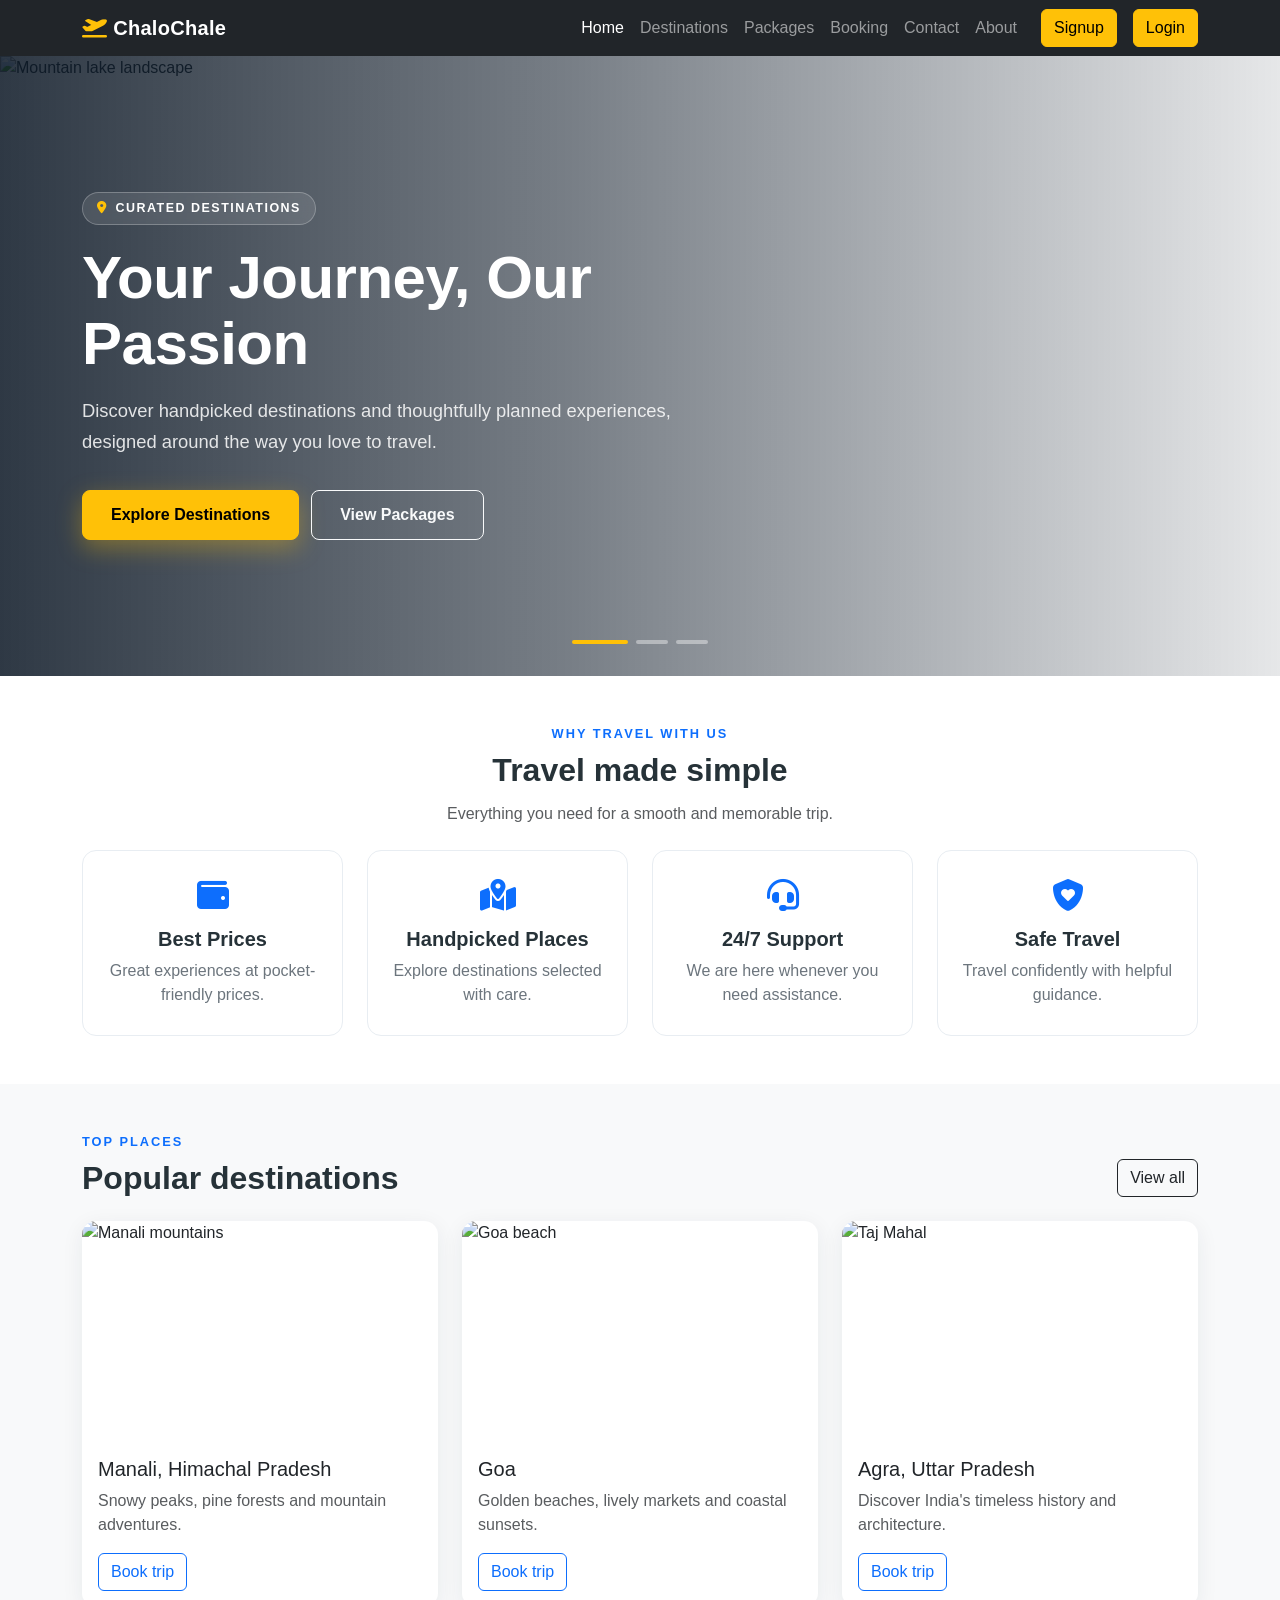
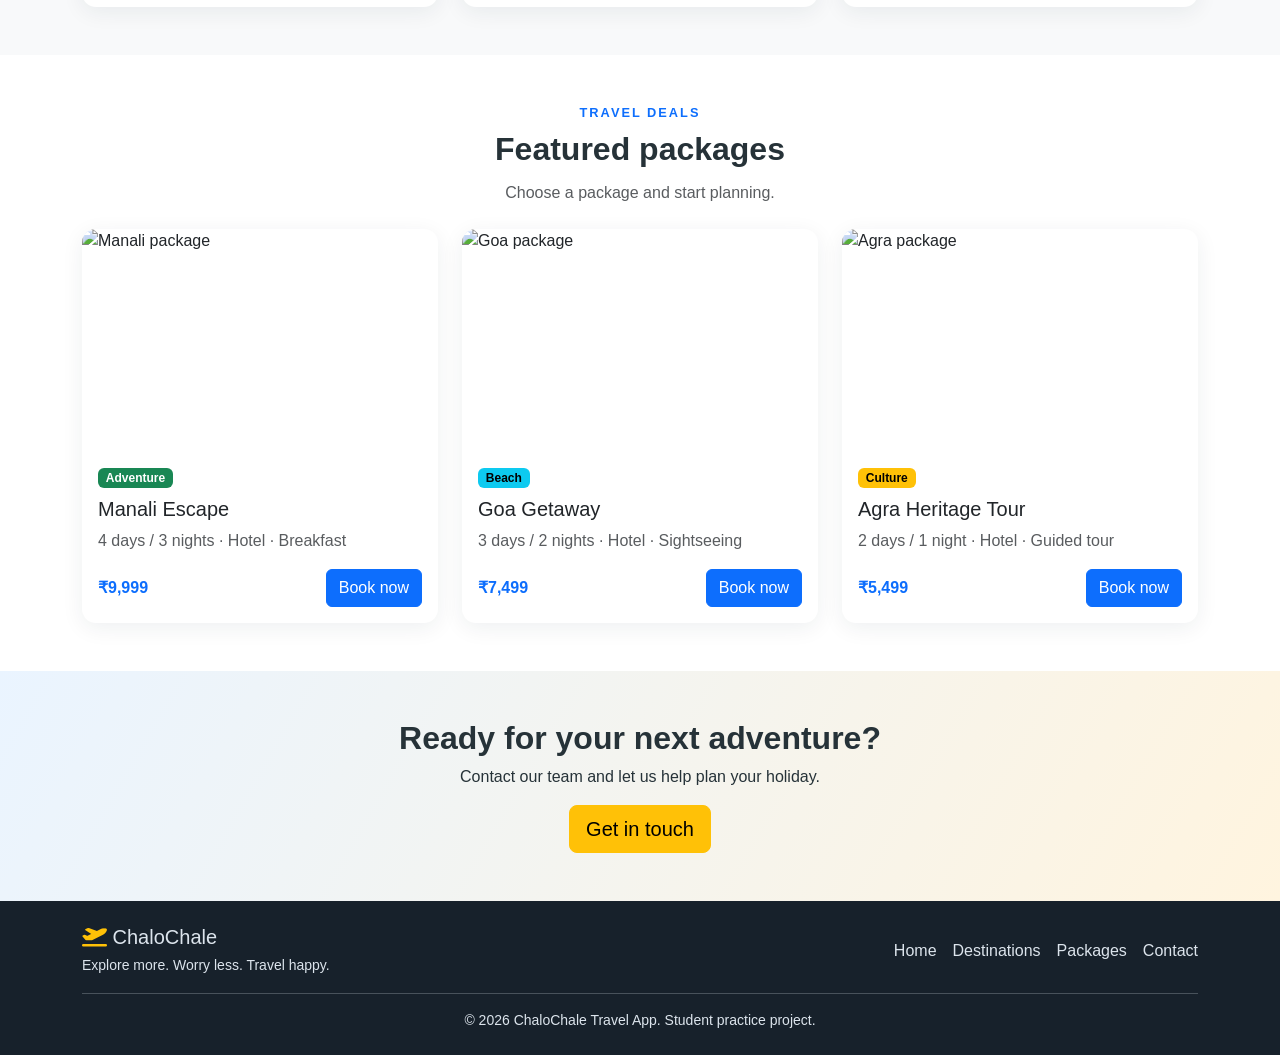
==== index.html @ 60c35c0c "Fix GitHub Pages Folder structure" ====
<!doctype html>
<html lang="en">

<head>
  <meta charset="utf-8">
  <meta name="viewport" content="width=device-width, initial-scale=1">
  <title>ChaloChale | Explore the World</title>
  <link href="https://cdn.jsdelivr.net/npm/bootstrap@5.3.3/dist/css/bootstrap.min.css" rel="stylesheet">
  <link rel="stylesheet" href="https://cdnjs.cloudflare.com/ajax/libs/font-awesome/6.5.2/css/all.min.css">
  <link rel="stylesheet" href="css/style.css">
</head>

<body>
  <nav class="navbar navbar-expand-lg navbar-dark bg-dark sticky-top">
    <div class="container">
      <a class="navbar-brand fw-bold" href="index.html"><i class="fa-solid fa-plane-departure text-warning"></i>
        ChaloChale</a>
      <button class="navbar-toggler" type="button" data-bs-toggle="collapse" data-bs-target="#menu" aria-controls="menu"
        aria-expanded="false" aria-label="Toggle navigation"><span class="navbar-toggler-icon"></span></button>
      <div class="collapse navbar-collapse" id="menu">
        <ul class="navbar-nav ms-auto">
          <li class="nav-item"><a class="nav-link active" href="index.html">Home</a></li>
          <li class="nav-item"><a class="nav-link" href="destinations.html">Destinations</a></li>
          <li class="nav-item"><a class="nav-link" href="packages.html">Packages</a></li>
          <li class="nav-item"><a class="nav-link" href="booking.html">Booking</a></li>
          <li class="nav-item"><a class="nav-link" href="contact.html">Contact</a></li>
          <li class="nav-item"><a class="nav-link" href="about.html">About</a></li>
        </ul>
        <a href="signup.html" class="btn btn-warning ms-lg-3 mt-2 mt-lg-0">Signup</a><a href="login.html"
          class="btn btn-warning ms-lg-3 mt-2 mt-lg-0">Login</a>
      </div>
    </div>
  </nav>

  <header id="travelCarousel" class="carousel slide carousel-fade hero-carousel" data-bs-ride="carousel"
    data-bs-interval="6000">
    <div class="carousel-indicators">
      <button type="button" data-bs-target="#travelCarousel" data-bs-slide-to="0" class="active" aria-current="true"
        aria-label="Slide 1"></button>
      <button type="button" data-bs-target="#travelCarousel" data-bs-slide-to="1" aria-label="Slide 2"></button>
      <button type="button" data-bs-target="#travelCarousel" data-bs-slide-to="2" aria-label="Slide 3"></button>
    </div>
    <div class="carousel-inner">
      <div class="carousel-item active">
        <img src="https://images.unsplash.com/photo-1501785888041-af3ef285b470?auto=format&fit=crop&w=1800&q=85"
          class="d-block w-100 hero-img" alt="Mountain lake landscape">
        <div class="carousel-caption hero-caption">
          <div class="container">
            <span class="hero-eyebrow"><i class="fa-solid fa-location-dot"></i> Curated Destinations</span>
            <h1 class="hero-title">Your Journey, Our Passion</h1>
            <p class="hero-text">Discover handpicked destinations and thoughtfully planned experiences, designed around
              the way you love to travel.</p>
            <div class="hero-actions">
              <a href="destinations.html" class="btn btn-warning btn-lg hero-btn">Explore Destinations</a>
              <a href="packages.html" class="btn btn-outline-light btn-lg hero-btn">View Packages</a>
            </div>
          </div>
        </div>
      </div>
      <div class="carousel-item">
        <img src="https://images.unsplash.com/photo-1516483638261-f4dbaf036963?auto=format&fit=crop&w=1800&q=85"
          class="d-block w-100 hero-img" alt="Colourful coastal village">
        <div class="carousel-caption hero-caption">
          <div class="container">
            <span class="hero-eyebrow"><i class="fa-solid fa-suitcase-rolling"></i> Holiday Packages</span>
            <h2 class="hero-title">Find Your Happy Place</h2>
            <p class="hero-text">All-inclusive holidays with stays, sightseeing and transfers, priced transparently
              for every kind of traveller.</p>
            <div class="hero-actions">
              <a href="packages.html" class="btn btn-warning btn-lg hero-btn">View Packages</a>
              <a href="contact.html" class="btn btn-outline-light btn-lg hero-btn">Talk to an Expert</a>
            </div>
          </div>
        </div>
      </div>
      <div class="carousel-item">
        <img src="https://images.unsplash.com/photo-1464822759023-fed622ff2c3b?auto=format&fit=crop&w=1800&q=85"
          class="d-block w-100 hero-img" alt="Snow-covered mountain peaks">
        <div class="carousel-caption hero-caption">
          <div class="container">
            <span class="hero-eyebrow"><i class="fa-solid fa-mountain-sun"></i> Tailor-made Trips</span>
            <h2 class="hero-title">Make Memories That Last</h2>
            <p class="hero-text">Tell us where you want to go and our travel experts will craft an itinerary that fits
              your dates and budget.</p>
            <div class="hero-actions">
              <button class="btn btn-warning btn-lg hero-btn" data-bs-toggle="modal" data-bs-target="#bookingModal">Plan
                a Trip</button>
              <a href="destinations.html" class="btn btn-outline-light btn-lg hero-btn">Get Inspired</a>
            </div>
          </div>
        </div>
      </div>
    </div>
    <button class="carousel-control-prev" type="button" data-bs-target="#travelCarousel" data-bs-slide="prev"><span
        class="carousel-control-prev-icon"></span><span class="visually-hidden">Previous</span></button>
    <button class="carousel-control-next" type="button" data-bs-target="#travelCarousel" data-bs-slide="next"><span
        class="carousel-control-next-icon"></span><span class="visually-hidden">Next</span></button>
  </header>

  <section class="py-5">
    <div class="container">
      <div class="text-center mb-4">
        <p class="section-tag">WHY TRAVEL WITH US</p>
        <h2 class="section-title">Travel made simple</h2>
        <p class="text-muted">Everything you need for a smooth and memorable trip.</p>
      </div>
      <div class="row g-4 text-center">
        <div class="col-12 col-sm-6 col-lg-3">
          <div class="service-box"><i class="fa-solid fa-wallet"></i>
            <h5>Best Prices</h5>
            <p>Great experiences at pocket-friendly prices.</p>
          </div>
        </div>
        <div class="col-12 col-sm-6 col-lg-3">
          <div class="service-box"><i class="fa-solid fa-map-location-dot"></i>
            <h5>Handpicked Places</h5>
            <p>Explore destinations selected with care.</p>
          </div>
        </div>
        <div class="col-12 col-sm-6 col-lg-3">
          <div class="service-box"><i class="fa-solid fa-headset"></i>
            <h5>24/7 Support</h5>
            <p>We are here whenever you need assistance.</p>
          </div>
        </div>
        <div class="col-12 col-sm-6 col-lg-3">
          <div class="service-box"><i class="fa-solid fa-shield-heart"></i>
            <h5>Safe Travel</h5>
            <p>Travel confidently with helpful guidance.</p>
          </div>
        </div>
      </div>
    </div>
  </section>

  <section class="py-5 bg-light">
    <div class="container">
      <div class="d-flex flex-wrap justify-content-between align-items-end mb-4">
        <div>
          <p class="section-tag">TOP PLACES</p>
          <h2 class="section-title mb-0">Popular destinations</h2>
        </div><a href="destinations.html" class="btn btn-outline-dark mt-3">View all</a>
      </div>
      <div class="row g-4">
        <div class="col-12 col-md-6 col-lg-4">
          <div class="card travel-card h-100"><img
              src="https://images.unsplash.com/photo-1595815771614-ade9d652a65d?auto=format&fit=crop&w=900&q=80"
              class="card-img-top" alt="Manali mountains">
            <div class="card-body">
              <h5 class="card-title">Manali, Himachal Pradesh</h5>
              <p class="card-text text-muted">Snowy peaks, pine forests and mountain adventures.</p><button
                class="btn btn-outline-primary" data-destination="Manali" data-bs-toggle="modal"
                data-bs-target="#bookingModal">Book trip</button>
            </div>
          </div>
        </div>
        <div class="col-12 col-md-6 col-lg-4">
          <div class="card travel-card h-100"><img
              src="https://images.unsplash.com/photo-1512343879784-a960bf40e7f2?auto=format&fit=crop&w=900&q=80"
              class="card-img-top" alt="Goa beach">
            <div class="card-body">
              <h5 class="card-title">Goa</h5>
              <p class="card-text text-muted">Golden beaches, lively markets and coastal sunsets.</p><button
                class="btn btn-outline-primary" data-destination="Goa" data-bs-toggle="modal"
                data-bs-target="#bookingModal">Book trip</button>
            </div>
          </div>
        </div>
        <div class="col-12 col-md-6 col-lg-4">
          <div class="card travel-card h-100"><img
              src="https://images.unsplash.com/photo-1548013146-72479768bada?auto=format&fit=crop&w=900&q=80"
              class="card-img-top" alt="Taj Mahal">
            <div class="card-body">
              <h5 class="card-title">Agra, Uttar Pradesh</h5>
              <p class="card-text text-muted">Discover India's timeless history and architecture.</p><button
                class="btn btn-outline-primary" data-destination="Agra" data-bs-toggle="modal"
                data-bs-target="#bookingModal">Book trip</button>
            </div>
          </div>
        </div>
      </div>
    </div>
  </section>

  <section class="py-5">
    <div class="container">
      <div class="text-center mb-4">
        <p class="section-tag">TRAVEL DEALS</p>
        <h2 class="section-title">Featured packages</h2>
        <p class="text-muted">Choose a package and start planning.</p>
      </div>
      <div class="row g-4">
        <div class="col-12 col-md-6 col-lg-4">
          <div class="card package-card h-100"><img
              src="https://images.unsplash.com/photo-1595815771614-ade9d652a65d?auto=format&fit=crop&w=900&q=80"
              class="card-img-top" alt="Manali package">
            <div class="card-body"><span class="badge text-bg-success">Adventure</span>
              <h5 class="mt-2">Manali Escape</h5>
              <p class="text-muted">4 days / 3 nights · Hotel · Breakfast</p>
              <div class="d-flex justify-content-between align-items-center"><strong
                  class="price">₹9,999</strong><button class="btn btn-primary" data-destination="Manali Escape"
                  data-bs-toggle="modal" data-bs-target="#bookingModal">Book now</button></div>
            </div>
          </div>
        </div>
        <div class="col-12 col-md-6 col-lg-4">
          <div class="card package-card h-100"><img
              src="https://images.unsplash.com/photo-1512343879784-a960bf40e7f2?auto=format&fit=crop&w=900&q=80"
              class="card-img-top" alt="Goa package">
            <div class="card-body"><span class="badge text-bg-info">Beach</span>
              <h5 class="mt-2">Goa Getaway</h5>
              <p class="text-muted">3 days / 2 nights · Hotel · Sightseeing</p>
              <div class="d-flex justify-content-between align-items-center"><strong
                  class="price">₹7,499</strong><button class="btn btn-primary" data-destination="Goa Getaway"
                  data-bs-toggle="modal" data-bs-target="#bookingModal">Book now</button></div>
            </div>
          </div>
        </div>
        <div class="col-12 col-md-6 col-lg-4">
          <div class="card package-card h-100"><img
              src="https://images.unsplash.com/photo-1548013146-72479768bada?auto=format&fit=crop&w=900&q=80"
              class="card-img-top" alt="Agra package">
            <div class="card-body"><span class="badge text-bg-warning">Culture</span>
              <h5 class="mt-2">Agra Heritage Tour</h5>
              <p class="text-muted">2 days / 1 night · Hotel · Guided tour</p>
              <div class="d-flex justify-content-between align-items-center"><strong
                  class="price">₹5,499</strong><button class="btn btn-primary" data-destination="Agra Heritage Tour"
                  data-bs-toggle="modal" data-bs-target="#bookingModal">Book now</button></div>
            </div>
          </div>
        </div>
      </div>
    </div>
  </section>

  <section class="newsletter py-5">
    <div class="container text-center">
      <h2 class="fw-bold">Ready for your next adventure?</h2>
      <p>Contact our team and let us help plan your holiday.</p><a href="contact.html"
        class="btn btn-warning btn-lg">Get in touch</a>
    </div>
  </section>

  <footer class="footer py-4">
    <div class="container">
      <div class="row g-3 align-items-center">
        <div class="col-md-6">
          <h5 class="mb-1"><i class="fa-solid fa-plane-departure text-warning"></i> ChaloChale</h5><small>Explore more.
            Worry less. Travel happy.</small>
        </div>
        <div class="col-md-6 text-md-end"><a href="index.html">Home</a><a href="destinations.html">Destinations</a><a
            href="packages.html">Packages</a><a href="contact.html">Contact</a></div>
      </div>
      <hr>
      <p class="text-center small mb-0">© 2026 ChaloChale Travel App. Student practice project.</p>
    </div>
  </footer>

  <div class="modal fade" id="bookingModal" tabindex="-1" aria-labelledby="bookingModalLabel" aria-hidden="true">
    <div class="modal-dialog modal-dialog-centered">
      <div class="modal-content">
        <div class="modal-header">
          <h5 class="modal-title" id="bookingModalLabel">Plan your trip</h5><button type="button" class="btn-close"
            data-bs-dismiss="modal" aria-label="Close"></button>
        </div>
        <div class="modal-body">
          <form id="bookingForm">
            <div class="mb-3"><label for="fullName" class="form-label">Full name</label><input type="text"
                class="form-control" id="fullName" required></div>
            <div class="mb-3"><label for="email" class="form-label">Email address</label><input type="email"
                class="form-control" id="email" required></div>
            <div class="mb-3"><label for="destination" class="form-label">Destination / package</label><input
                type="text" class="form-control" id="destination" placeholder="Where would you like to go?" required>
            </div>
            <div class="row">
              <div class="col-6 mb-3"><label for="travelDate" class="form-label">Travel date</label><input type="date"
                  class="form-control" id="travelDate" required></div>
              <div class="col-6 mb-3"><label for="travellers" class="form-label">Travellers</label><input type="number"
                  class="form-control" id="travellers" min="1" value="1" required></div>
            </div>
            <button type="submit" class="btn btn-primary w-100">Submit booking request</button>
          </form>
          <div id="bookingMessage" class="alert alert-success mt-3 d-none" role="alert">Thank you! Your demo booking
            request has been received.</div>
        </div>
      </div>
    </div>
  </div>
  <script src="https://cdn.jsdelivr.net/npm/bootstrap@5.3.3/dist/js/bootstrap.bundle.min.js"></script>
  <script src="js/script.js"></script>
</body>

</html>
---- css/style.css ----
/* ChaloChale custom styles */
:root { --brand: #0d6efd; --dark: #17212b; }
body { font-family: Arial, Helvetica, sans-serif; color: #263238; }
.navbar-brand { letter-spacing: .3px; }
.hero-carousel .carousel-item { position: relative; overflow: hidden; }
.hero-carousel .carousel-item::after { content: ""; position: absolute; inset: 0; background: linear-gradient(90deg, rgba(10, 22, 36, .85) 0%, rgba(10, 22, 36, .55) 45%, rgba(10, 22, 36, .1) 100%); }
.hero-img { height: 620px; object-fit: cover; transform: scale(1.06); transition: transform 7s ease-out; }
.hero-carousel .carousel-item.active .hero-img { transform: scale(1); }
.hero-caption { inset: 0; z-index: 2; display: flex; align-items: center; padding: 0; text-align: left; }
.hero-caption .container { max-width: 1140px; }
.hero-caption .container > * { max-width: 600px; }
.hero-eyebrow { display: inline-flex; align-items: center; gap: 8px; padding: 6px 14px; margin-bottom: 20px; border: 1px solid rgba(255, 255, 255, .25); border-radius: 50px; background: rgba(255, 255, 255, .1); backdrop-filter: blur(6px); font-size: .78rem; font-weight: 600; letter-spacing: 1.5px; text-transform: uppercase; }
.hero-eyebrow i { color: #ffc107; }
.hero-title { font-size: clamp(2.2rem, 5vw, 3.75rem); font-weight: 800; line-height: 1.1; letter-spacing: -.5px; margin-bottom: 18px; }
.hero-text { font-size: 1.15rem; line-height: 1.7; color: rgba(255, 255, 255, .85); margin-bottom: 32px; }
.hero-actions { display: flex; flex-wrap: wrap; gap: 12px; }
.hero-btn { padding: 12px 28px; font-size: 1rem; font-weight: 600; border-radius: 8px; }
.hero-btn.btn-warning { box-shadow: 0 8px 24px rgba(255, 193, 7, .35); }
.hero-carousel .carousel-item.active .hero-caption .container > * { animation: heroFadeUp .8s ease both; }
.hero-carousel .carousel-item.active .hero-title { animation-delay: .1s !important; }
.hero-carousel .carousel-item.active .hero-text { animation-delay: .2s !important; }
.hero-carousel .carousel-item.active .hero-actions { animation-delay: .3s !important; }
@keyframes heroFadeUp { from { opacity: 0; transform: translateY(20px); } to { opacity: 1; transform: translateY(0); } }
.hero-carousel .carousel-indicators { z-index: 3; margin-bottom: 2rem; }
.hero-carousel .carousel-indicators [data-bs-target] { width: 32px; height: 4px; margin: 0 4px; border: 0; border-radius: 4px; background-color: #fff; opacity: .4; transition: width .3s, opacity .3s; }
.hero-carousel .carousel-indicators .active { width: 56px; opacity: 1; background-color: #ffc107; }
.hero-carousel .carousel-control-prev, .hero-carousel .carousel-control-next { z-index: 3; width: 48px; height: 48px; top: 50%; transform: translateY(-50%); margin: 0 24px; border: 1px solid rgba(255, 255, 255, .3); border-radius: 50%; background: rgba(255, 255, 255, .1); backdrop-filter: blur(6px); opacity: 0; transition: opacity .3s, background .3s; }
.hero-carousel:hover .carousel-control-prev, .hero-carousel:hover .carousel-control-next { opacity: 1; }
.hero-carousel .carousel-control-prev:hover, .hero-carousel .carousel-control-next:hover { background: rgba(255, 255, 255, .25); }
.hero-carousel .carousel-control-prev-icon, .hero-carousel .carousel-control-next-icon { width: 1.1rem; height: 1.1rem; }
@media (prefers-reduced-motion: reduce) { .hero-img { transition: none; transform: none; } .hero-carousel .carousel-item.active .hero-caption .container > * { animation: none; } }
.section-tag { color: var(--brand); font-size: .8rem; font-weight: 700; letter-spacing: 2px; margin-bottom: .5rem; }
.section-title { font-weight: 750; margin-bottom: .75rem; }
.service-box { height: 100%; padding: 28px 18px; border: 1px solid #e8edf2; border-radius: 14px; background: #fff; transition: transform .2s, box-shadow .2s; }
.service-box:hover { transform: translateY(-5px); box-shadow: 0 10px 25px #15253614; }
.service-box i { font-size: 2rem; color: var(--brand); margin-bottom: 16px; }
.service-box h5 { font-weight: 700; }
.service-box p { color: #6c757d; margin-bottom: 0; }
.travel-card, .package-card { border: 0; border-radius: 14px; overflow: hidden; box-shadow: 0 5px 22px #15253612; transition: transform .2s; }
.travel-card:hover, .package-card:hover { transform: translateY(-5px); }
.travel-card img, .package-card img { height: 220px; object-fit: cover; }
.price { color: #0d6efd; font-weight: 800; }
.newsletter { background: linear-gradient(120deg, #eaf4ff, #fff4df); }
.footer { background: var(--dark); color: #dce4ec; }
.footer a { color: #dce4ec; text-decoration: none; margin-left: 16px; }
.footer a:hover { color: #ffc107; }
.page-banner { padding: 75px 0; color: white; background: linear-gradient(100deg, #0b3d67dd, #0b3d6788), url("https://images.unsplash.com/photo-1469474968028-56623f02e42e?auto=format&fit=crop&w=1800&q=80") center/cover; }
.page-banner h1 { font-weight: 800; }
.page-banner p { margin-bottom: 0; font-size: 1.1rem; }
@media (max-width: 767.98px) {
  .hero-img { height: 520px; }
  .hero-carousel .carousel-item::after { background: linear-gradient(180deg, rgba(10, 22, 36, .45) 0%, rgba(10, 22, 36, .85) 100%); }
  .hero-caption { align-items: flex-end; padding-bottom: 64px; }
  .hero-text { font-size: .98rem; margin-bottom: 24px; }
  .hero-btn { padding: 10px 20px; font-size: .95rem; }
  .hero-carousel .carousel-control-prev, .hero-carousel .carousel-control-next { display: none; }
  .footer a { display: inline-block; margin: 8px; }
}
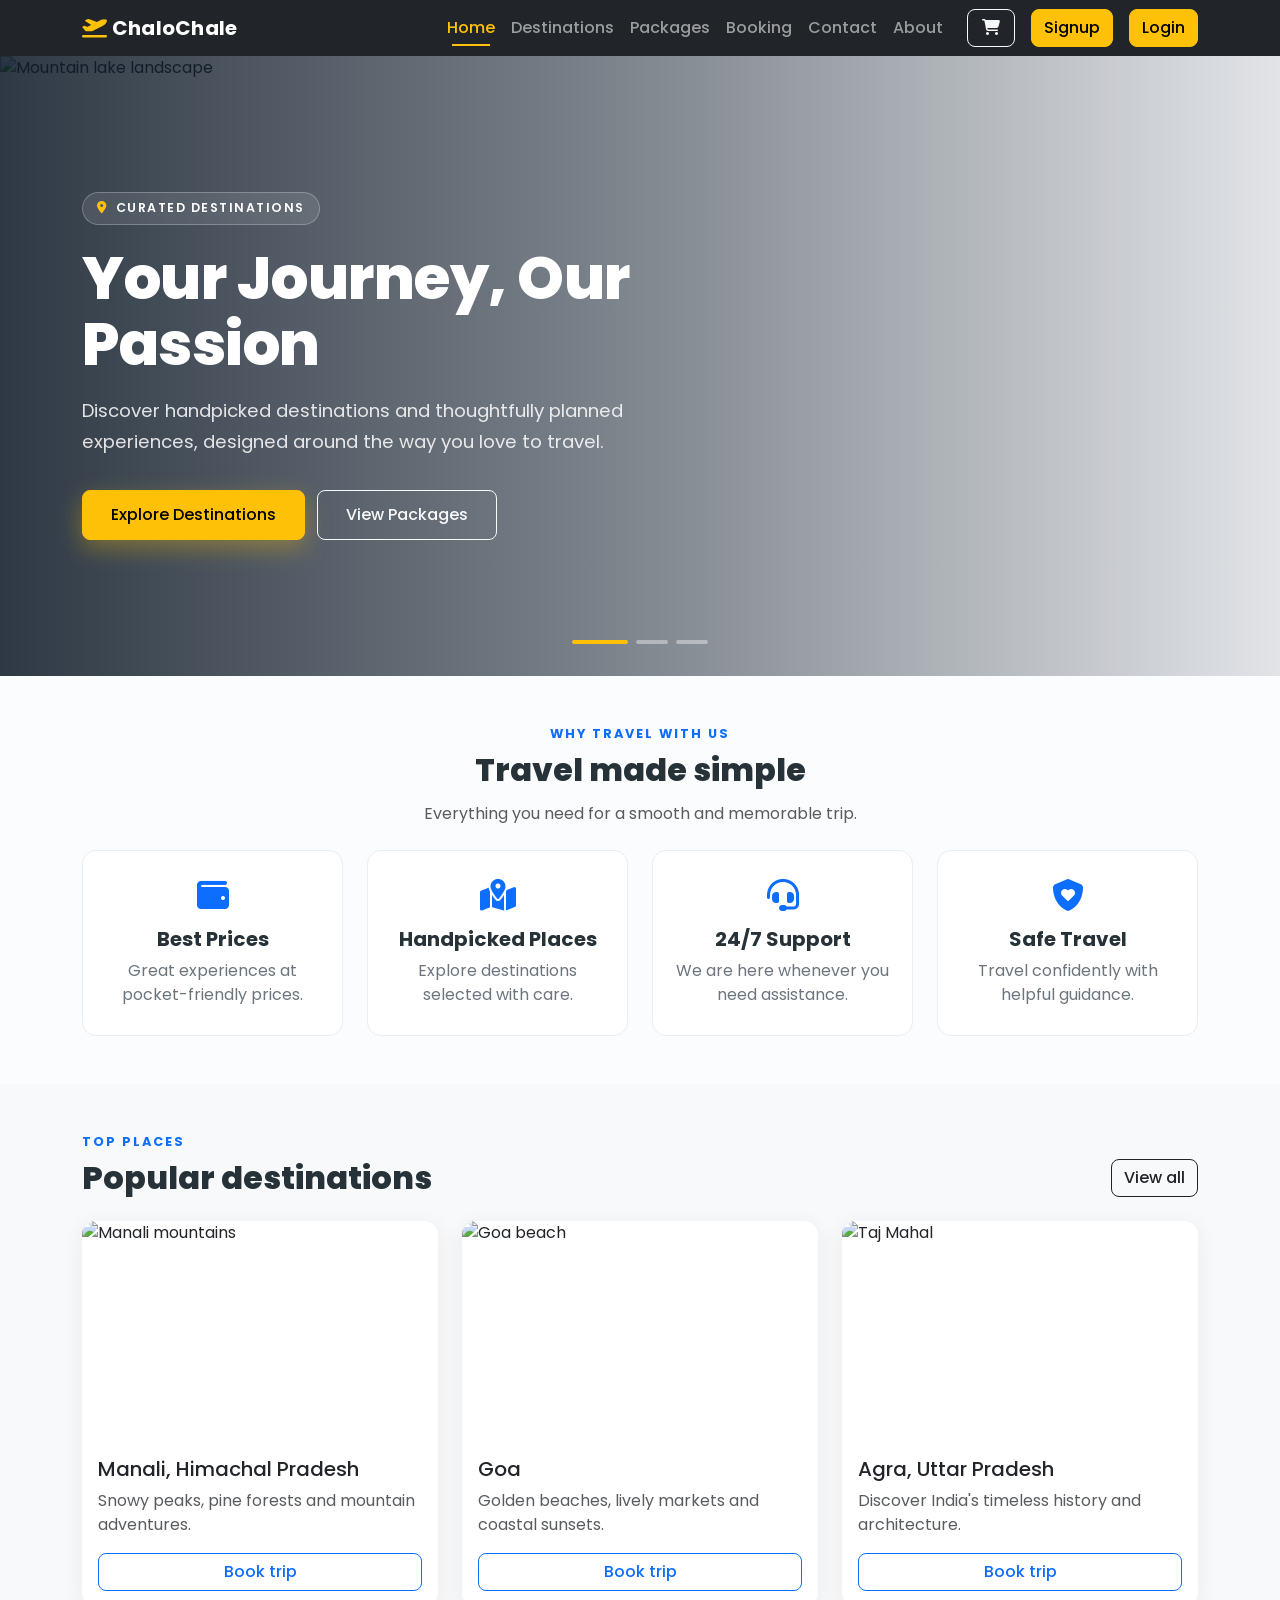
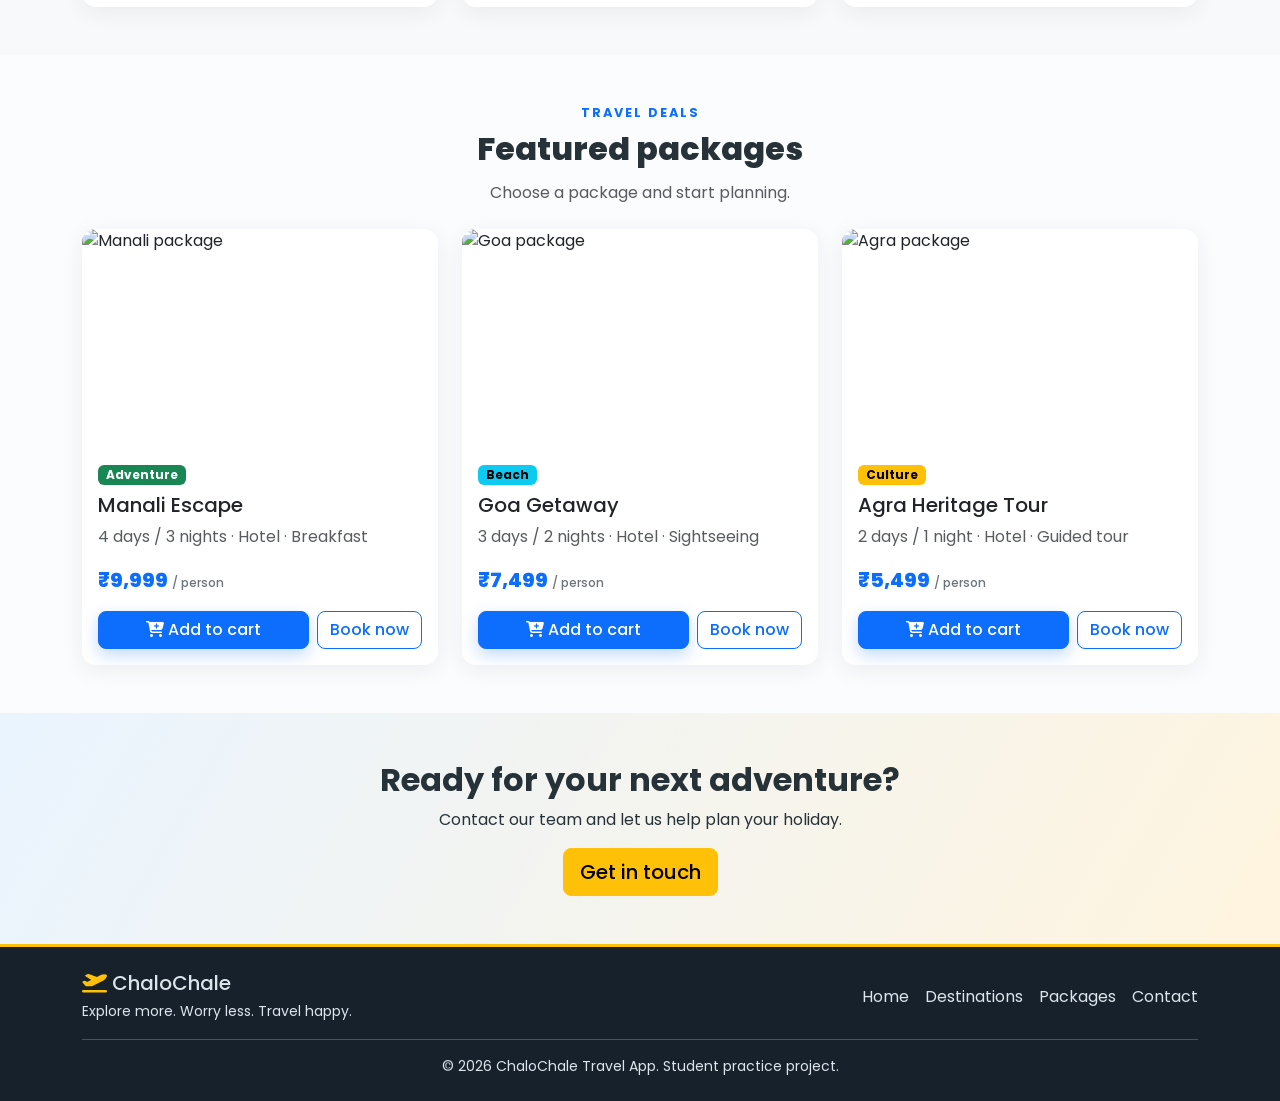
==== commit 59ea1f1e: "Add working cart and polish UI styles/JS Co-Authored-By: Devin AI <158243242+devin-ai-integration[bo" ====
--- a/index.html
+++ b/index.html
@@ -194,12 +194,13 @@
           <div class="card package-card h-100"><img
               src="https://images.unsplash.com/photo-1595815771614-ade9d652a65d?auto=format&fit=crop&w=900&q=80"
               class="card-img-top" alt="Manali package">
-            <div class="card-body"><span class="badge text-bg-success">Adventure</span>
+            <div class="card-body d-flex flex-column"><span class="align-self-start badge text-bg-success">Adventure</span>
               <h5 class="mt-2">Manali Escape</h5>
-              <p class="text-muted">4 days / 3 nights · Hotel · Breakfast</p>
-              <div class="d-flex justify-content-between align-items-center"><strong
-                  class="price">₹9,999</strong><button class="btn btn-primary" data-destination="Manali Escape"
-                  data-bs-toggle="modal" data-bs-target="#bookingModal">Book now</button></div>
+              <p class="text-muted mb-0">4 days / 3 nights · Hotel · Breakfast</p>
+              <div class="mt-auto pt-3"><strong class="price fs-5">₹9,999 <small>/ person</small></strong></div>
+              <div class="d-flex gap-2 mt-3"><button type="button" class="btn btn-primary flex-fill add-to-cart" data-id="manali-escape"
+                  data-name="Manali Escape" data-price="9999" data-img="https://images.unsplash.com/photo-1595815771614-ade9d652a65d?auto=format&fit=crop&w=900&q=80"><i class="fa-solid fa-cart-plus"></i> Add to cart</button><button
+                  class="btn btn-outline-primary" data-destination="Manali Escape" data-bs-toggle="modal" data-bs-target="#bookingModal">Book now</button></div>
             </div>
           </div>
         </div>
@@ -207,12 +208,13 @@
           <div class="card package-card h-100"><img
               src="https://images.unsplash.com/photo-1512343879784-a960bf40e7f2?auto=format&fit=crop&w=900&q=80"
               class="card-img-top" alt="Goa package">
-            <div class="card-body"><span class="badge text-bg-info">Beach</span>
+            <div class="card-body d-flex flex-column"><span class="align-self-start badge text-bg-info">Beach</span>
               <h5 class="mt-2">Goa Getaway</h5>
-              <p class="text-muted">3 days / 2 nights · Hotel · Sightseeing</p>
-              <div class="d-flex justify-content-between align-items-center"><strong
-                  class="price">₹7,499</strong><button class="btn btn-primary" data-destination="Goa Getaway"
-                  data-bs-toggle="modal" data-bs-target="#bookingModal">Book now</button></div>
+              <p class="text-muted mb-0">3 days / 2 nights · Hotel · Sightseeing</p>
+              <div class="mt-auto pt-3"><strong class="price fs-5">₹7,499 <small>/ person</small></strong></div>
+              <div class="d-flex gap-2 mt-3"><button type="button" class="btn btn-primary flex-fill add-to-cart" data-id="goa-getaway"
+                  data-name="Goa Getaway" data-price="7499" data-img="https://images.unsplash.com/photo-1512343879784-a960bf40e7f2?auto=format&fit=crop&w=900&q=80"><i class="fa-solid fa-cart-plus"></i> Add to cart</button><button
+                  class="btn btn-outline-primary" data-destination="Goa Getaway" data-bs-toggle="modal" data-bs-target="#bookingModal">Book now</button></div>
             </div>
           </div>
         </div>
@@ -220,12 +222,13 @@
           <div class="card package-card h-100"><img
               src="https://images.unsplash.com/photo-1548013146-72479768bada?auto=format&fit=crop&w=900&q=80"
               class="card-img-top" alt="Agra package">
-            <div class="card-body"><span class="badge text-bg-warning">Culture</span>
+            <div class="card-body d-flex flex-column"><span class="align-self-start badge text-bg-warning">Culture</span>
               <h5 class="mt-2">Agra Heritage Tour</h5>
-              <p class="text-muted">2 days / 1 night · Hotel · Guided tour</p>
-              <div class="d-flex justify-content-between align-items-center"><strong
-                  class="price">₹5,499</strong><button class="btn btn-primary" data-destination="Agra Heritage Tour"
-                  data-bs-toggle="modal" data-bs-target="#bookingModal">Book now</button></div>
+              <p class="text-muted mb-0">2 days / 1 night · Hotel · Guided tour</p>
+              <div class="mt-auto pt-3"><strong class="price fs-5">₹5,499 <small>/ person</small></strong></div>
+              <div class="d-flex gap-2 mt-3"><button type="button" class="btn btn-primary flex-fill add-to-cart" data-id="agra-heritage-tour"
+                  data-name="Agra Heritage Tour" data-price="5499" data-img="https://images.unsplash.com/photo-1548013146-72479768bada?auto=format&fit=crop&w=900&q=80"><i class="fa-solid fa-cart-plus"></i> Add to cart</button><button
+                  class="btn btn-outline-primary" data-destination="Agra Heritage Tour" data-bs-toggle="modal" data-bs-target="#bookingModal">Book now</button></div>
             </div>
           </div>
         </div>
--- a/css/style.css
+++ b/css/style.css
@@ -1,6 +1,7 @@
 /* ChaloChale custom styles */
+@import url("https://fonts.googleapis.com/css2?family=Poppins:wght@400;500;600;700;800&display=swap");
 :root { --brand: #0d6efd; --dark: #17212b; }
-body { font-family: Arial, Helvetica, sans-serif; color: #263238; }
+body { font-family: "Poppins", Arial, Helvetica, sans-serif; color: #263238; background: #fbfcfe; }
 .navbar-brand { letter-spacing: .3px; }
 .hero-carousel .carousel-item { position: relative; overflow: hidden; }
 .hero-carousel .carousel-item::after { content: ""; position: absolute; inset: 0; background: linear-gradient(90deg, rgba(10, 22, 36, .85) 0%, rgba(10, 22, 36, .55) 45%, rgba(10, 22, 36, .1) 100%); }
@@ -56,3 +57,61 @@
   .hero-carousel .carousel-control-prev, .hero-carousel .carousel-control-next { display: none; }
   .footer a { display: inline-block; margin: 8px; }
 }
+
+/* ---------- Navbar ---------- */
+.navbar { transition: box-shadow .3s, background-color .3s; }
+.navbar.scrolled { box-shadow: 0 6px 20px rgba(0, 0, 0, .25); }
+.navbar .nav-link { position: relative; font-weight: 500; }
+.navbar .nav-link::after { content: ""; position: absolute; left: 50%; bottom: 2px; width: 0; height: 2px; background: #ffc107; transition: width .25s, left .25s; }
+.navbar .nav-link:hover::after, .navbar .nav-link.active::after { left: 20%; width: 60%; }
+.navbar .nav-link.active { color: #ffc107 !important; }
+
+/* ---------- Buttons ---------- */
+.btn { font-weight: 500; border-radius: 8px; transition: transform .15s, box-shadow .2s, background-color .2s; }
+.btn:active { transform: scale(.97); }
+.btn-primary { box-shadow: 0 6px 16px rgba(13, 110, 253, .25); }
+.add-to-cart.added { background: #198754; border-color: #198754; color: #fff; }
+
+/* ---------- Cards ---------- */
+.travel-card, .package-card { transition: transform .25s, box-shadow .25s; }
+.travel-card:hover, .package-card:hover { box-shadow: 0 16px 36px #15253624; }
+.travel-card .img-wrap, .package-card .img-wrap { position: relative; overflow: hidden; }
+.travel-card .img-wrap img, .package-card .img-wrap img { width: 100%; transition: transform .5s; }
+.travel-card:hover .img-wrap img, .package-card:hover .img-wrap img { transform: scale(1.07); }
+.card-tag { position: absolute; top: 12px; left: 12px; }
+.card-rating { position: absolute; top: 12px; right: 12px; padding: 4px 10px; border-radius: 50px; background: rgba(255, 255, 255, .92); font-size: .8rem; font-weight: 600; }
+.card-rating i { color: #ffc107; }
+.package-card .card-body, .travel-card .card-body { display: flex; flex-direction: column; }
+.package-meta { display: flex; flex-wrap: wrap; gap: 12px; color: #6c757d; font-size: .88rem; margin-bottom: 1rem; }
+.package-meta i { color: var(--brand); margin-right: 4px; }
+.price small { font-size: .75rem; font-weight: 500; color: #6c757d; }
+
+/* ---------- Cart ---------- */
+.cart-btn { padding-left: 14px; padding-right: 14px; }
+.cart-count { position: absolute; top: -6px; right: -8px; font-size: .7rem; }
+.cart-btn.bump { animation: cartBump .45s ease; }
+@keyframes cartBump { 0%, 100% { transform: scale(1); } 40% { transform: scale(1.18); } }
+.cart-drawer { width: 380px !important; max-width: 100%; }
+.cart-item { display: flex; gap: 12px; padding: 14px 0; border-bottom: 1px solid #eef1f5; }
+.cart-item img { width: 72px; height: 72px; object-fit: cover; border-radius: 10px; flex-shrink: 0; }
+.cart-item h6 { font-weight: 600; }
+.qty-control { display: inline-flex; align-items: center; border: 1px solid #dee2e6; border-radius: 8px; overflow: hidden; }
+.qty-control button { width: 30px; height: 30px; border: 0; background: #f4f6f9; font-weight: 700; }
+.qty-control button:hover { background: #e2e8f0; }
+.qty-control span { min-width: 32px; text-align: center; font-weight: 600; }
+.cart-empty { padding: 60px 10px; }
+.cart-empty i { font-size: 3rem; color: #cfd8e3; }
+#cartSummary { padding: 18px 20px; border: 1px dashed #b6d4fe; border-radius: 12px; background: #f3f8ff; margin-bottom: 1.5rem; }
+
+/* ---------- Forms ---------- */
+.form-control:focus { border-color: #86b7fe; box-shadow: 0 0 0 .2rem rgba(13, 110, 253, .15); }
+main .card.shadow-sm { border: 0; border-radius: 16px; box-shadow: 0 10px 30px #1525361a !important; }
+
+/* ---------- Footer & misc ---------- */
+.footer { border-top: 3px solid #ffc107; }
+.back-to-top { position: fixed; right: 20px; bottom: 20px; z-index: 1040; width: 44px; height: 44px; border: 0; border-radius: 50%; background: #ffc107; color: #17212b; box-shadow: 0 8px 20px rgba(0, 0, 0, .2); opacity: 0; visibility: hidden; transform: translateY(10px); transition: opacity .3s, transform .3s, visibility .3s; }
+.back-to-top.show { opacity: 1; visibility: visible; transform: none; }
+.toast-container { z-index: 1090; margin-bottom: 64px; }
+.reveal { opacity: 0; translate: 0 24px; transition: opacity .6s ease, translate .6s ease; }
+.reveal.visible { opacity: 1; translate: 0 0; }
+@media (prefers-reduced-motion: reduce) { .reveal { opacity: 1; translate: none; transition: none; } }
